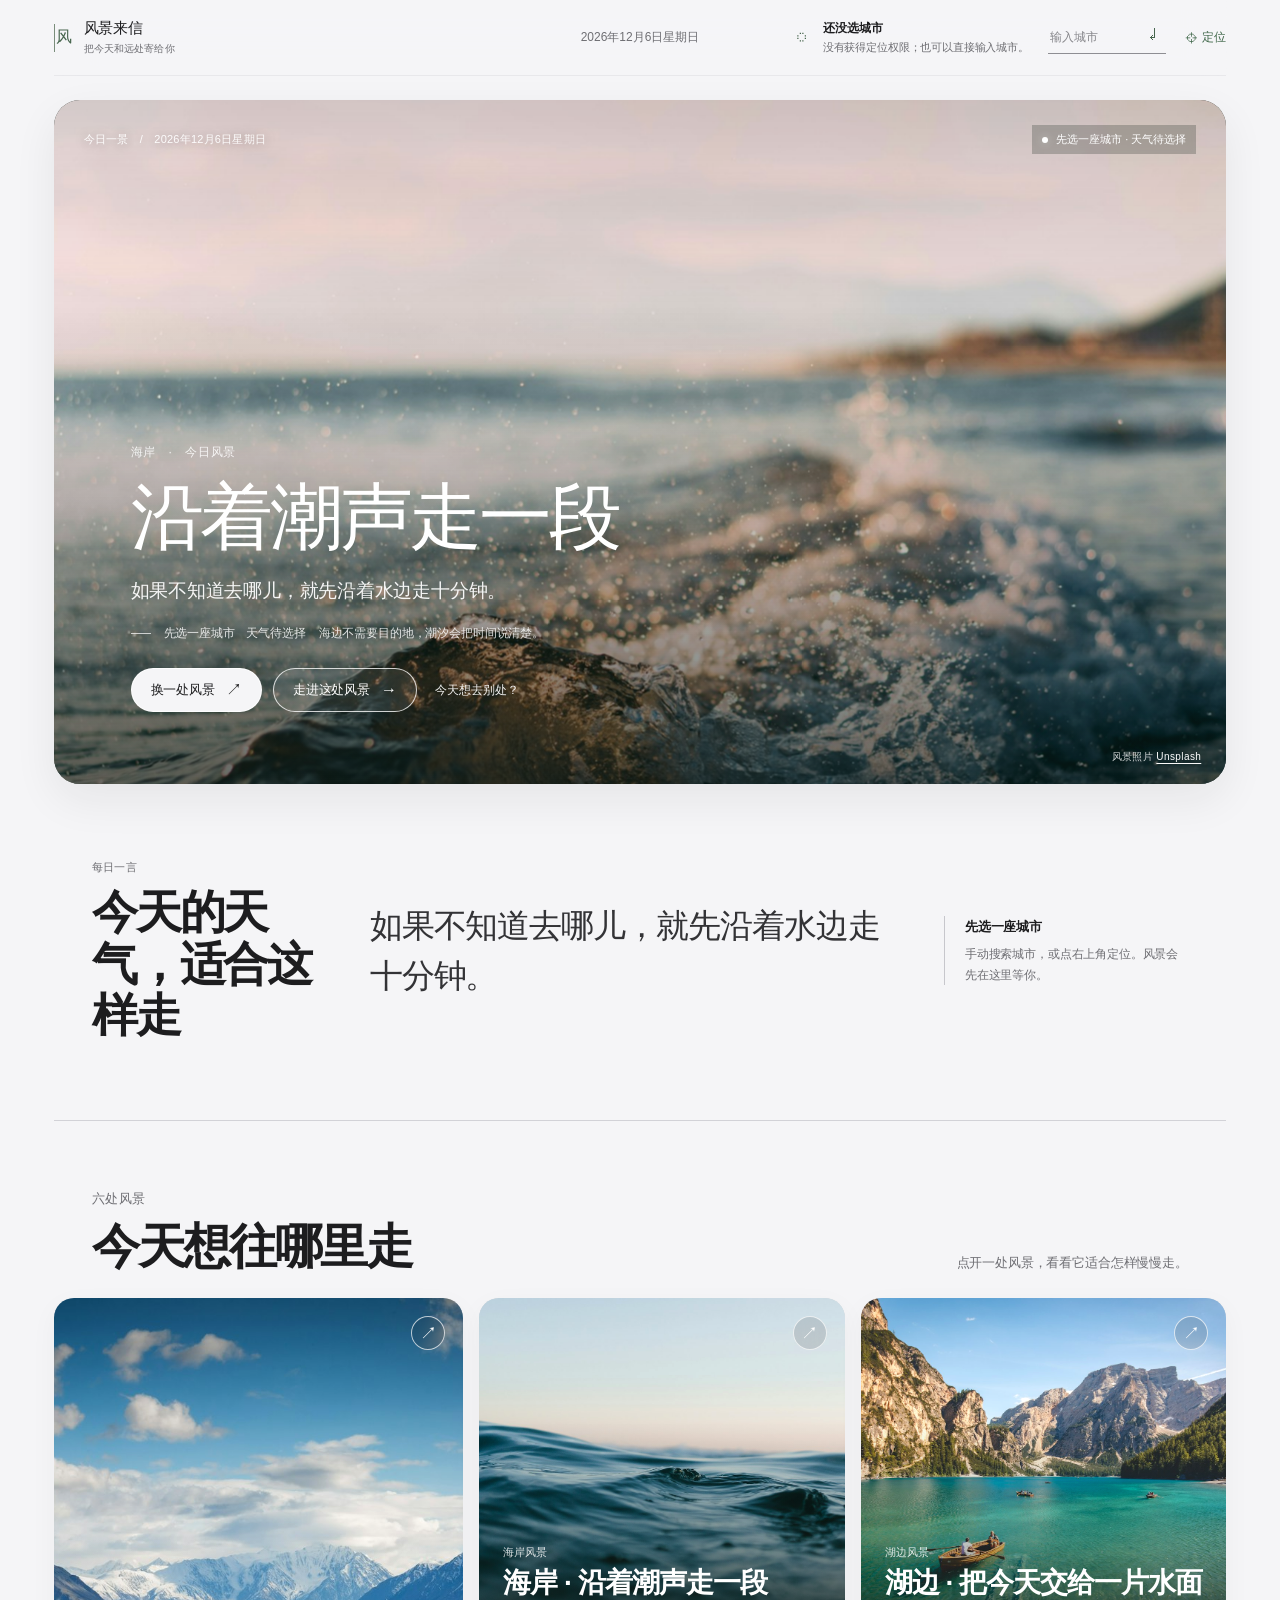
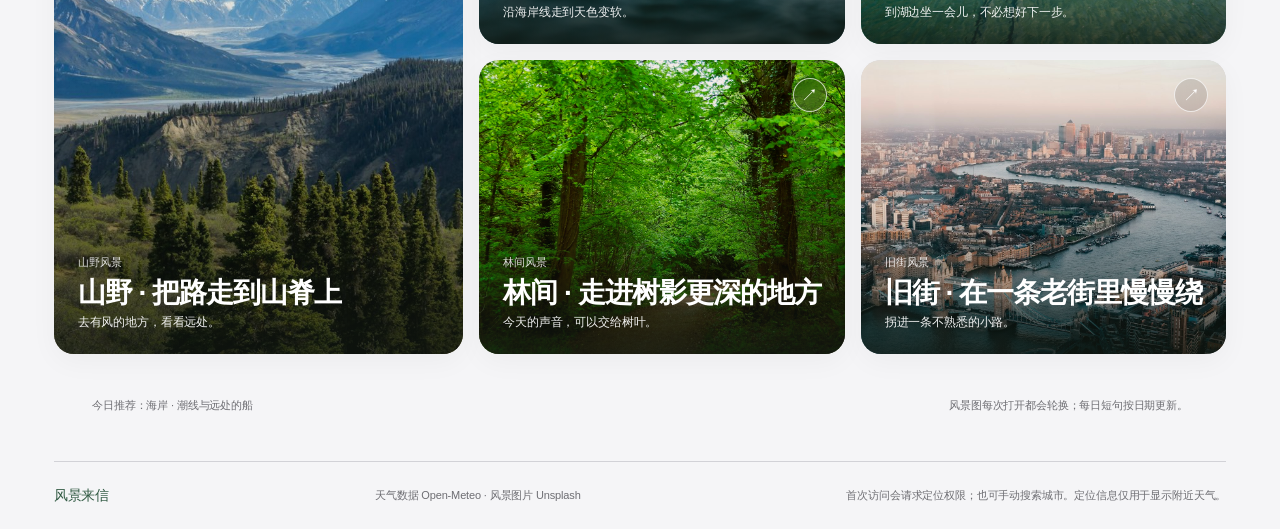
==== index.html @ be665c4a "Request automatic location for local weather" ====
<!doctype html>
<html lang="zh-CN">
<head>
  <meta charset="utf-8">
  <meta name="viewport" content="width=device-width, initial-scale=1">
  <meta name="theme-color" content="#eae8df">
  <meta name="description" content="风景来信：按今天的天气，给你一处可以慢下来的地方。">
  <title>风景来信 · 今天去看看远处</title>
  <link rel="preconnect" href="https://images.unsplash.com">
  <link rel="stylesheet" href="assets/field-daily-v26.css">
  <script defer src="assets/field-daily-v27.js"></script>
</head>
<body class="scenic-site" data-scene-page="daily">
  <div id="app" class="scenic-app">
    <header class="masthead">
      <a class="wordmark" href="index.html"><span class="wordmark-mark">风</span><span>风景来信<small>把今天和远处寄给你</small></span></a>
      <time class="today-date" id="today-date"></time>
      <div class="place-tools">
        <div class="weather-summary" id="weather-summary" aria-live="polite"><span class="weather-glyph">◌</span><span><b id="weather-place">还没选城市</b><small id="weather-line">选一座城市，看看今天的天色</small></span></div>
        <form class="city-search" id="city-form"><label class="sr-only" for="city-input">搜索城市</label><input id="city-input" name="city" autocomplete="off" placeholder="输入城市" maxlength="40"><button type="submit" aria-label="搜索城市">↵</button></form>
        <button class="locate-button" id="locate-button" type="button" aria-label="使用当前位置查询城市天气">⌖ <span>定位</span></button>
      </div>
    </header>
    <main id="experience" aria-live="polite"><div class="loading-note">正在为今天挑一处风景……</div></main>
    <footer class="site-footer"><a href="index.html">风景来信</a><span>天气数据 <a href="https://open-meteo.com/" target="_blank" rel="noreferrer">Open-Meteo</a> · 风景图片 <a href="https://unsplash.com/" target="_blank" rel="noreferrer">Unsplash</a></span><span>首次访问会请求定位权限；也可手动搜索城市。定位信息仅用于显示附近天气。</span></footer>
  </div>
  <noscript><p class="noscript">请启用 JavaScript 来查看今日风景与天气。</p></noscript>
</body>
</html>
---- assets/field-daily-v26.css ----
@import url("field-daily-v24.css");

:root{color-scheme:light;--paper:#f5f5f7;--ink:#1d1d1f;--muted:#6e6e73;--line:#d2d2d7;--green:#315a43;--serif:-apple-system,BlinkMacSystemFont,"SF Pro Display","Helvetica Neue","PingFang SC","Microsoft YaHei",sans-serif;--sans:-apple-system,BlinkMacSystemFont,"SF Pro Text","Helvetica Neue","PingFang SC","Microsoft YaHei",sans-serif}
html,body{background:var(--paper);color:var(--ink);font-family:var(--sans)}
body{font-size:15px;letter-spacing:-.01em}
.scenic-app{max-width:1760px;padding:0 clamp(18px,4.2vw,72px)}
.masthead{position:sticky;top:0;z-index:20;height:76px;grid-template-columns:1fr auto 1fr;border-bottom:1px solid #d2d2d766;background:#f5f5f7dc;backdrop-filter:saturate(180%) blur(22px);-webkit-backdrop-filter:saturate(180%) blur(22px)}
.wordmark{gap:10px;font:500 15px var(--sans);letter-spacing:-.025em;color:#1d1d1f}
.wordmark-mark{width:20px;height:28px;border:0;border-radius:0;border-left:1px solid #7a8d7b;color:#46654d;font:300 16px var(--serif)}
.wordmark small{margin-top:4px;color:#6e6e73;font:10px var(--sans);letter-spacing:.01em}
.today-date{font-size:12px;letter-spacing:0;color:#6e6e73}
.place-tools{gap:clamp(10px,1.5vw,22px)}
.weather-summary{gap:8px;min-width:190px}
.weather-glyph{font:20px var(--sans);color:#46654d}
.weather-summary b{font-size:12px;font-weight:600;letter-spacing:0;color:#1d1d1f}
.weather-summary small{font-size:11px;color:#6e6e73}
.city-search{height:32px;border-bottom:1px solid #8e8e93}
.city-search input{width:92px;font-size:12px;color:#1d1d1f}
.city-search input::placeholder{color:#86868b}
.city-search button{color:#46654d;font-size:16px}
.locate-button{color:#3d6547;font-size:12px}

.home-hero,.scene-hero{position:relative;isolation:isolate;height:min(760px,76svh);min-height:590px;margin-top:24px;overflow:hidden;border-radius:26px;background:#18231d;color:#fff;box-shadow:0 16px 44px #1d1d1f12}
.hero-photo{inset:0!important;left:0!important;top:0!important;width:100%!important;height:100%!important;object-fit:cover;object-position:center 53%;filter:saturate(1.12) contrast(1.04) brightness(.98);transform:scale(1.006);animation:photo-arrive .85s cubic-bezier(.2,.7,.2,1) both}
.home-hero:hover .hero-photo,.scene-hero:hover .hero-photo{transform:scale(1.025)}
.hero-shade{inset:0!important;background:linear-gradient(180deg,#00000020 0%,transparent 30%,#07110c18 48%,#07110c9c 100%);pointer-events:none}
.weather-effects{inset:0!important;width:100%!important;opacity:.12;mix-blend-mode:soft-light}
body[data-weather="clear"] .weather-effects{background:radial-gradient(ellipse at 75% 10%,#fff6d433,transparent 35%)}
body[data-weather="cloud"] .weather-effects{background:transparent}
body[data-weather="fog"] .weather-effects{background:linear-gradient(0deg,#f5f5f718,transparent 52%);backdrop-filter:none}
body[data-weather="rain"] .weather-effects{opacity:.2}
body[data-weather="snow"] .weather-effects{opacity:.3}
body[data-weather="storm"] .weather-effects{opacity:.16}
.hero-topline{top:25px;left:30px;right:30px;color:#ffffffed;font-size:11px;letter-spacing:.02em;text-shadow:0 1px 12px #0006}
.hero-topline .live-weather{gap:8px;color:#fff;letter-spacing:0;text-shadow:none}
.weather-dot{width:6px;height:6px;background:#fff;box-shadow:0 0 10px #fff7}
.hero-copy{left:clamp(26px,6vw,92px);right:clamp(24px,6vw,90px);top:auto;bottom:clamp(42px,8vh,82px);transform:none;width:auto;max-width:920px;padding:0;background:transparent;color:#fff}
.hero-kicker{margin:0 0 15px;color:#ffffffd9;font-size:12px;letter-spacing:.055em}
.hero-copy h1{max-width:780px;margin:0 0 17px;color:#fff;font:550 clamp(48px,5.7vw,76px)/1.12 var(--sans);letter-spacing:-.045em;text-wrap:balance}
.hero-quote{max-width:620px;color:#ffffffed;font:400 clamp(16px,1.45vw,19px)/1.75 var(--sans);letter-spacing:-.012em}
.hero-meta{display:flex;flex-direction:row;align-items:center;gap:13px;margin-top:17px;color:#ffffffd9;font-size:12px;line-height:1.5}
.hero-meta::before{content:"";display:block;width:20px;height:1px;background:#ffffffb3}
.hero-actions{display:flex;flex-wrap:wrap;align-items:center;gap:11px;margin-top:26px}
.text-action{min-height:44px;border:1px solid #ffffffd9;border-radius:999px;background:#f5f5f7;color:#1d1d1f;padding:0 19px;font-size:13px;letter-spacing:-.01em;backdrop-filter:none;transition:transform .2s ease,background .2s ease,border-color .2s ease}
.text-action:hover{transform:translateY(-1px);background:#fff;border-color:#fff}
.hero-actions .text-action:nth-child(2){border-color:#ffffffc7;background:#ffffff16;color:#fff}
.hero-actions .text-action:nth-child(2):hover{background:#ffffff2b;color:#fff}
.quiet-action{min-height:40px;padding:8px 7px;color:#ffffffed;font-size:12px}
.quiet-action:hover{color:#fff;text-decoration-thickness:1px}
.photo-credit{right:25px;bottom:20px;color:#ffffffcf;font-size:10px;text-shadow:0 1px 8px #0005}
.photo-credit a{color:#fff}
.page-nav{top:24px;left:28px;right:28px;justify-content:space-between;color:#fff;font-size:13px;text-shadow:0 1px 10px #0006}
.back-link{color:#fff}
.page-nav>span{position:static;margin-left:0;color:#ffffffed;text-shadow:0 1px 10px #0006;white-space:nowrap}
.scene-hero{height:min(720px,72svh);min-height:570px}
.scene-hero .hero-copy{left:clamp(26px,6vw,92px);right:clamp(24px,6vw,90px);bottom:clamp(40px,7vh,76px);max-width:870px}
.scene-hero .hero-copy h1{font-size:clamp(46px,5.2vw,70px)}

.daily-strip{grid-template-columns:minmax(200px,.65fr) minmax(280px,1.5fr) minmax(210px,.7fr);gap:clamp(24px,4vw,64px);align-items:center;padding:76px clamp(14px,3vw,42px) 78px;border-bottom:1px solid #d2d2d7}
.section-label{color:#6e6e73;font-size:11px;letter-spacing:.015em;text-transform:none}
.daily-strip h2{margin-top:12px;color:#1d1d1f;font:600 clamp(28px,3.6vw,46px)/1.12 var(--sans);letter-spacing:-.05em}
.daily-note{max-width:720px;color:#333336;font:400 clamp(21px,2.6vw,33px)/1.52 var(--sans);letter-spacing:-.035em}
.weather-suggestion{margin:0;padding-left:20px;border-color:#c7c7cc;color:#6e6e73;font-size:12px;line-height:1.7}
.weather-suggestion strong{margin-bottom:6px;color:#1d1d1f;font-size:13px;font-weight:600}
.explore-head{align-items:end;padding:68px clamp(14px,3vw,42px) 25px}
.explore-head h2{margin-top:12px;color:#1d1d1f;font:600 clamp(32px,4vw,48px)/1.1 var(--sans);letter-spacing:-.05em}
.explore-head p{max-width:250px;color:#6e6e73;font-size:13px;line-height:1.55}
.scene-grid{grid-template-columns:1.12fr 1fr 1fr;grid-template-rows:clamp(240px,27vw,360px) clamp(220px,23vw,300px);gap:16px}
.scene-card{overflow:hidden;border-radius:20px;background:#d2d2d7;color:#fff;box-shadow:0 8px 28px #1d1d1f0a;transition:transform .28s cubic-bezier(.2,.8,.2,1),box-shadow .28s ease}
.scene-card:nth-child(1){grid-row:span 2}
.scene-card img{filter:saturate(1.08) contrast(1.035);transition:transform .65s cubic-bezier(.2,.75,.2,1),filter .5s}
.scene-card::after{background:linear-gradient(0deg,#111711c9 0%,#11171146 28%,transparent 64%)}
.scene-card:hover{transform:translateY(-3px);box-shadow:0 16px 38px #1d1d1f1a}
.scene-card-copy{left:24px;right:20px;bottom:23px}
.scene-card-copy small{color:#ffffffd9;font-size:11px;letter-spacing:0}
.scene-card-copy h3{margin:7px 0 4px;font:600 clamp(20px,2.2vw,28px)/1.16 var(--sans);letter-spacing:-.035em}
.scene-card-copy p{color:#ffffffed;font-size:12px;line-height:1.5}
.scene-card-arrow{top:18px;right:18px;width:34px;height:34px;border:1px solid #ffffffb3;border-radius:50%;background:#11111120;backdrop-filter:blur(8px);font-size:17px}
.scene-card:hover .scene-card-arrow{transform:translate(1px,-1px);background:#ffffff35}
.small-print{padding:28px clamp(14px,3vw,42px) 48px;color:#6e6e73;font-size:11px}
.site-footer{min-height:68px;border-color:#d2d2d7;color:#6e6e73;font-size:11px}
.site-footer>a{color:#315a43;font:500 14px var(--sans)}
.scene-page-info{grid-template-columns:minmax(210px,.72fr) minmax(300px,1.45fr) minmax(220px,.8fr);gap:clamp(24px,4vw,58px);padding:72px clamp(14px,3vw,42px);border-bottom:1px solid #d2d2d7}
.scene-page-info h2{margin-top:14px;color:#1d1d1f;font:600 clamp(27px,3vw,38px)/1.18 var(--sans);letter-spacing:-.04em}
.scene-page-info p{color:#424245;font:400 16px/1.85 var(--sans);letter-spacing:-.012em}
.scene-facts{gap:17px}
.scene-fact{padding-top:12px;border-color:#d2d2d7}
.scene-fact small{color:#6e6e73;font-size:11px;letter-spacing:0}
.scene-fact b{color:#1d1d1f;font:500 14px var(--sans)}
.nearby-thought{padding:62px clamp(14px,3vw,42px) 68px}
.nearby-thought blockquote{color:#1d1d1f;font:500 clamp(24px,3.3vw,38px)/1.42 var(--sans);letter-spacing:-.035em}
.nearby-thought cite{color:#6e6e73;font-size:12px}
.other-places{gap:11px 22px;padding:23px clamp(14px,3vw,42px) 48px;border-color:#d2d2d7}
.other-places a{color:#424245;font-size:13px;border-bottom:1px solid #d2d2d7;transition:color .2s,border-color .2s}
.other-places a:hover{color:#0071e3;border-color:#0071e3}
button:focus-visible,a:focus-visible,input:focus-visible{outline:3px solid #0071e3;outline-offset:3px}
button:active,.text-action:active{transform:scale(.98)}

@media(max-width:860px){
  .masthead{height:72px;min-height:72px}
  .weather-summary{min-width:145px}
  .home-hero,.scene-hero{height:680px;min-height:0}
  .hero-copy{left:34px;right:34px;bottom:50px;max-width:760px}
  .hero-copy h1{font-size:clamp(44px,6vw,64px)}
  .hero-topline{left:22px;right:22px;top:21px}
  .daily-strip{grid-template-columns:.72fr 1.4fr;gap:26px;padding:58px 20px}
  .weather-suggestion{grid-column:2}
  .scene-grid{grid-template-columns:1fr 1fr;grid-template-rows:280px 230px 250px}
  .scene-card:nth-child(1){grid-row:span 1;grid-column:span 2}
  .scene-card:nth-child(5){grid-column:span 2}
  .scene-page-info{grid-template-columns:.8fr 1.4fr;gap:24px;padding:56px 20px}
  .scene-facts{grid-column:1/-1;grid-template-columns:repeat(3,1fr)}
}
@media(max-width:680px){
  .scenic-app{padding-inline:14px}
  .masthead{height:auto;min-height:72px;padding:10px 0;grid-template-columns:1fr auto;gap:9px}
  .wordmark{gap:7px;font-size:13px}
  .wordmark-mark{width:17px;height:25px;font-size:14px}
  .wordmark small{font-size:9px}
  .today-date{display:none}
  .place-tools{gap:8px}
  .weather-summary{max-width:142px;min-width:0;gap:6px}
  .weather-glyph{width:20px;font-size:17px}
  .weather-summary b{font-size:10px}
  .weather-summary small{max-width:105px;font-size:9px}
  .city-search{height:29px}
  .city-search input{width:58px;font-size:10px}
  .locate-button{font-size:10px}
  .home-hero,.scene-hero{height:min(760px,82svh);min-height:640px;margin-top:13px;border-radius:20px}
  .hero-photo{inset:0!important;left:0!important;top:0!important;width:100%!important;height:100%!important;object-position:58% center}
  .hero-shade{inset:0!important;background:linear-gradient(180deg,#00000026 0%,transparent 27%,#07110c26 48%,#07110cd9 100%)}
  .weather-effects{inset:0!important;width:100%!important}
  .hero-topline{left:16px;right:16px;top:16px;font-size:9px}
  .hero-topline .live-weather{font-size:9px}
  .hero-copy{left:20px;right:20px;top:auto;bottom:35px;transform:none;width:auto;height:auto;max-width:none;padding:0;background:transparent;color:#fff}
  .hero-kicker{font-size:10px;margin-bottom:11px}
  .hero-copy h1{font-size:clamp(40px,9vw,52px);line-height:1.12;margin-bottom:11px;letter-spacing:-.04em}
  .hero-quote{font-size:14px;line-height:1.75}
  .hero-meta{flex-direction:row;gap:9px;margin-top:13px;font-size:10px}
  .hero-meta::before{width:14px}
  .hero-actions{gap:8px;margin-top:18px}
  .text-action{min-height:40px;padding:0 14px;font-size:11px}
  .quiet-action{font-size:10px}
  .photo-credit{right:12px;bottom:12px;font-size:8px}
  .daily-strip{grid-template-columns:1fr;gap:14px;padding:38px 4px 40px}
  .daily-strip h2{font-size:29px}
  .daily-note{font-size:22px;line-height:1.55}
  .weather-suggestion{grid-column:auto;margin-top:3px;padding-left:15px}
  .explore-head{display:block;padding:39px 4px 18px}
  .explore-head h2{font-size:32px}
  .explore-head p{margin-top:10px;font-size:12px}
  .scene-grid{grid-template-columns:1fr 1fr;grid-template-rows:230px 190px 215px;gap:9px}
  .scene-card:nth-child(1){grid-column:span 2;grid-row:span 1}
  .scene-card:nth-child(5){grid-column:span 1}
  .scene-card{border-radius:16px}
  .scene-card-copy{left:14px;right:12px;bottom:14px}
  .scene-card-copy small{font-size:9px}
  .scene-card-copy h3{font-size:17px;line-height:1.22}
  .scene-card-copy p{font-size:9px}
  .scene-card-arrow{top:11px;right:11px;width:29px;height:29px;font-size:14px}
  .small-print{display:block;padding:22px 4px 36px;font-size:9px;line-height:1.7}
  .small-print span{display:block;margin:3px 0}
  .site-footer{gap:8px;padding:16px 3px;font-size:9px}
  .site-footer span{width:100%}
  .site-footer span:last-child{text-align:left}
  .scene-hero{height:min(740px,82svh);min-height:630px}
  .page-nav{top:17px;left:16px;right:16px;font-size:11px}
  .scene-hero .hero-copy{left:20px;right:20px;bottom:35px;width:auto;height:auto;padding:0}
  .scene-hero .hero-copy h1{font-size:clamp(40px,9vw,52px)}
  .scene-page-info{grid-template-columns:1fr;gap:18px;padding:38px 4px 40px}
  .scene-page-info h2{font-size:28px}
  .scene-page-info p{font-size:14px}
  .scene-facts{grid-column:auto;grid-template-columns:1fr 1fr;gap:13px}
  .nearby-thought{padding:38px 4px 42px}
  .nearby-thought blockquote{font-size:25px}
  .nearby-thought cite{display:block;margin-top:15px;font-size:10px}
  .other-places{gap:8px 18px;padding:20px 4px 32px}
  .other-places a{font-size:11px}
}
@media(prefers-reduced-motion:reduce){.scene-card,.scene-card img,.text-action{transition:none!important}.hero-photo{animation:none!important;transform:none!important}}
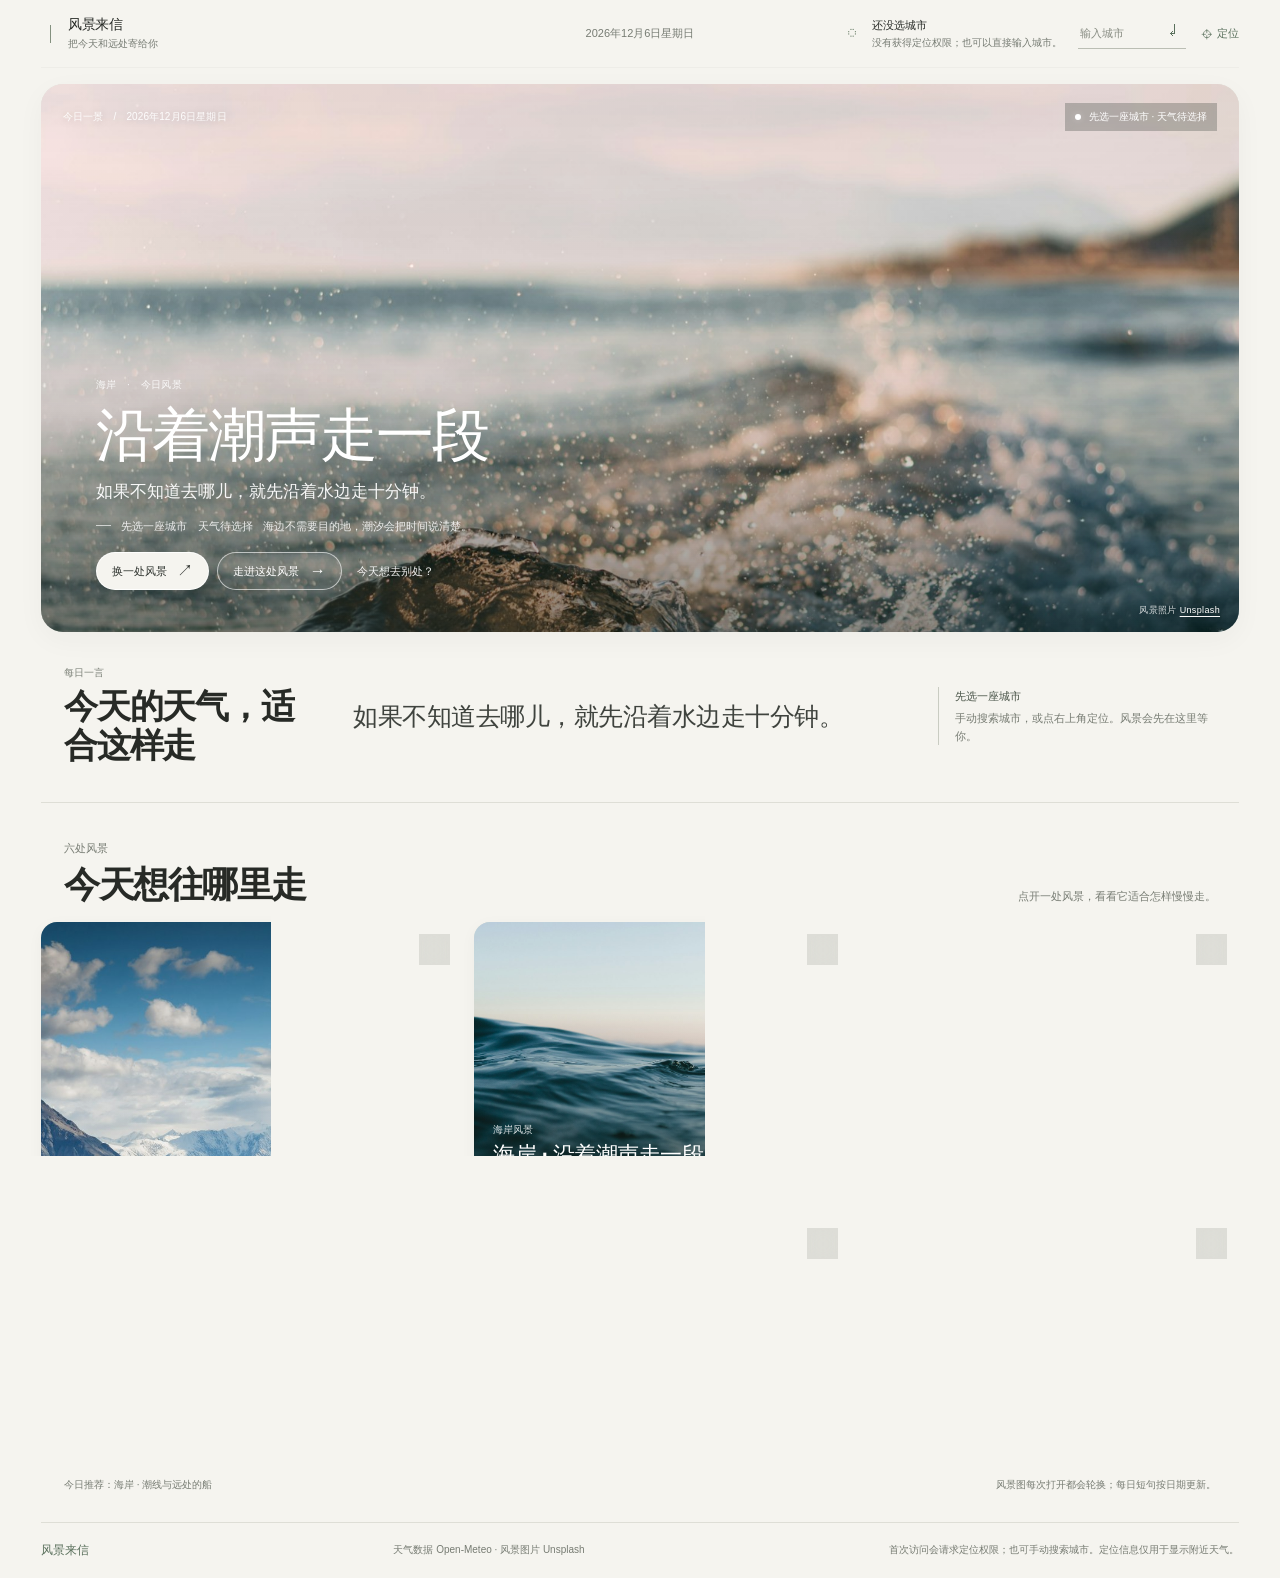
==== commit a7478485: "Refine scenic pages with quiet natural layout" ====
--- a/index.html
+++ b/index.html
@@ -7,8 +7,8 @@
   <meta name="description" content="风景来信：按今天的天气，给你一处可以慢下来的地方。">
   <title>风景来信 · 今天去看看远处</title>
   <link rel="preconnect" href="https://images.unsplash.com">
-  <link rel="stylesheet" href="assets/field-daily-v26.css">
-  <script defer src="assets/field-daily-v27.js"></script>
+  <link rel="stylesheet" href="assets/field-daily-v29.css">
+  <script defer src="assets/field-daily-v28.js"></script>
 </head>
 <body class="scenic-site" data-scene-page="daily">
   <div id="app" class="scenic-app">
--- a/assets/field-daily-v29.css
+++ b/assets/field-daily-v29.css
@@ -0,0 +1,182 @@
+@import url("field-daily-v26.css");
+
+:root{
+  color-scheme:light;
+  --paper:#f5f4ef;
+  --ink:#272a26;
+  --muted:#777c73;
+  --line:#deded6;
+  --green:#5a705c;
+  --sans:-apple-system,BlinkMacSystemFont,"SF Pro Text","Helvetica Neue","PingFang SC","Microsoft YaHei",sans-serif;
+}
+
+html,body{background:var(--paper);color:var(--ink);font-family:var(--sans)}
+body{font-size:15px;letter-spacing:0}
+.scenic-app{max-width:1600px;padding:0 clamp(16px,3.2vw,48px)}
+.masthead{height:68px;grid-template-columns:1fr auto 1fr;border-color:#d9d9d244;background:#f5f4efed;backdrop-filter:saturate(145%) blur(18px);-webkit-backdrop-filter:saturate(145%) blur(18px)}
+.wordmark{gap:9px;color:var(--ink);font:500 14px var(--sans);letter-spacing:-.02em}
+.wordmark-mark{position:relative;width:18px;height:24px;border:0;border-radius:0;color:transparent;font-size:0}
+.wordmark-mark::before{position:absolute;left:50%;top:3px;bottom:3px;width:1px;background:#84917f;content:""}
+.wordmark small{margin-top:3px;color:var(--muted);font:10px var(--sans);letter-spacing:0}
+.today-date{color:var(--muted);font-size:11px;letter-spacing:0}
+.place-tools{gap:clamp(8px,1.2vw,16px)}
+.weather-summary{min-width:170px;gap:7px}
+.weather-glyph{color:#71846f;font-size:18px}
+.weather-summary b{color:var(--ink);font-size:11px;font-weight:550}
+.weather-summary small{color:var(--muted);font-size:10px}
+.city-search{height:30px;border-color:#bbbeb4}
+.city-search input{width:82px;color:var(--ink);font-size:11px}
+.city-search input::placeholder{color:#898d83}
+.city-search button,.locate-button{color:var(--green)}
+.locate-button{font-size:11px}
+
+.home-hero,.scene-hero{height:min(548px,62svh);min-height:470px;margin-top:16px;border-radius:22px;background:#d9ddd4;box-shadow:0 8px 28px #2c33280a}
+.hero-photo{filter:saturate(.96) contrast(1.015) brightness(1.015);transform:scale(1.002);animation:photo-arrive .55s ease-out both}
+.home-hero:hover .hero-photo,.scene-hero:hover .hero-photo{transform:scale(1.002)}
+.hero-shade{background:linear-gradient(180deg,#16201810 0%,transparent 36%,#17201818 58%,#121a1480 100%)}
+.weather-effects{opacity:.07;mix-blend-mode:soft-light}
+.hero-topline{top:19px;left:22px;right:22px;color:#ffffffeb;font-size:10px;letter-spacing:.01em;text-shadow:0 1px 10px #0d130d38}
+.hero-topline .live-weather{color:#fff}
+.weather-dot{box-shadow:0 0 7px #fff5}
+.hero-copy{left:clamp(28px,4.3vw,62px);right:clamp(26px,4vw,56px);bottom:clamp(28px,5vh,42px);max-width:760px}
+.hero-kicker{margin-bottom:10px;color:#ffffffdf;font-size:10px;letter-spacing:.035em}
+.hero-copy h1{max-width:680px;margin-bottom:9px;font-weight:520;font-size:clamp(38px,4.5vw,58px);line-height:1.16;letter-spacing:-.035em}
+.hero-quote{max-width:560px;color:#fffffff0;font-size:clamp(15px,1.3vw,17px);line-height:1.65;letter-spacing:0}
+.hero-meta{gap:10px;margin-top:12px;color:#ffffffdd;font-size:11px}
+.hero-meta::before{width:15px;background:#ffffffa8}
+.hero-actions{gap:8px;margin-top:18px}
+.text-action{min-height:38px;padding:0 15px;border-color:#ffffffe0;border-radius:999px;background:#f5f4ef;color:#2e332e;font-size:11px;transition:background .2s ease,color .2s ease,border-color .2s ease}
+.text-action:hover{transform:none;background:#fff;border-color:#fff}
+.hero-actions .text-action:nth-child(2){border-color:#ffffff9c;background:#ffffff10;color:#fff}
+.hero-actions .text-action:nth-child(2):hover{background:#ffffff22;color:#fff}
+.quiet-action{min-height:36px;color:#ffffffed;font-size:11px}
+.photo-credit{right:19px;bottom:15px;color:#ffffffd1;font-size:9px}
+.scene-hero{height:min(540px,60svh);min-height:450px}
+.scene-hero .hero-copy{left:clamp(28px,4.3vw,62px);right:clamp(26px,4vw,56px);bottom:34px;max-width:740px}
+.scene-hero .hero-copy h1{font-size:clamp(36px,4.2vw,54px)}
+.page-nav{top:19px;left:22px;right:22px;font-size:11px;text-shadow:0 1px 9px #10161055}
+
+.daily-strip{grid-template-columns:minmax(170px,.72fr) minmax(260px,1.55fr) minmax(180px,.78fr);gap:clamp(18px,2.6vw,36px);padding:34px clamp(12px,1.8vw,24px) 36px;border-color:var(--line)}
+.section-label{color:#7b8077;font-size:10px;letter-spacing:.01em}
+.daily-strip h2{margin-top:7px;color:var(--ink);font-size:clamp(24px,2.8vw,34px);line-height:1.16;letter-spacing:-.035em}
+.daily-note{max-width:680px;color:#3f433e;font-size:clamp(18px,2vw,25px);line-height:1.55;letter-spacing:-.02em}
+.weather-suggestion{padding-left:16px;border-color:#c9ccc2;color:var(--muted);font-size:11px;line-height:1.65}
+.weather-suggestion strong{margin-bottom:4px;color:#4a5549;font-size:11px;font-weight:550}
+.explore-head{padding:37px clamp(12px,1.8vw,24px) 17px}
+.explore-head h2{margin-top:7px;color:var(--ink);font-size:clamp(27px,3vw,36px);line-height:1.14;letter-spacing:-.04em}
+.explore-head p{max-width:260px;color:var(--muted);font-size:11px;line-height:1.55}
+.scene-grid{grid-template-rows:clamp(210px,22vw,290px) clamp(180px,18vw,235px);gap:12px}
+.scene-card{border-radius:16px;background:#d8dbd2;box-shadow:0 4px 16px #2931280a;transition:filter .2s ease}
+.scene-card:nth-child(1){grid-row:span 2}
+.scene-card img{filter:saturate(.95) contrast(1.02);transition:filter .2s ease}
+.scene-card::after{background:linear-gradient(0deg,#111711b3 0%,#11171130 31%,transparent 68%)}
+.scene-card:hover{transform:none;box-shadow:0 4px 16px #2931280a;filter:brightness(1.035)}
+.scene-card-copy{left:19px;right:17px;bottom:18px}
+.scene-card-copy small{color:#ffffffdc;font-size:10px}
+.scene-card-copy h3{margin:5px 0 3px;font-size:clamp(18px,1.7vw,23px);font-weight:550;line-height:1.2;letter-spacing:-.025em}
+.scene-card-copy p{color:#ffffffe5;font-size:10px;line-height:1.45}
+.scene-card-arrow{top:13px;right:13px;width:30px;height:30px;border-color:#ffffff85;border-radius:50%;background:#1d241d1c;backdrop-filter:blur(7px);font-size:14px}
+.scene-card:hover .scene-card-arrow{transform:none;background:#1d241d2a}
+.small-print{padding:20px clamp(12px,1.8vw,24px) 30px;color:var(--muted);font-size:10px}
+.site-footer{min-height:56px;border-color:var(--line);color:var(--muted);font-size:10px}
+.site-footer>a{color:var(--green);font-size:12px;font-weight:550}
+.scene-page-info{grid-template-columns:minmax(180px,.72fr) minmax(270px,1.45fr) minmax(190px,.8fr);gap:clamp(18px,2.8vw,36px);padding:38px clamp(12px,1.8vw,24px);border-color:var(--line)}
+.scene-page-info h2{margin-top:8px;color:var(--ink);font-size:clamp(24px,2.6vw,32px);letter-spacing:-.035em}
+.scene-page-info p{color:#494d47;font-size:14px;line-height:1.75;letter-spacing:0}
+.scene-facts{gap:12px}
+.scene-fact{padding-top:9px;border-color:var(--line)}
+.scene-fact small{color:var(--muted);font-size:10px}
+.scene-fact b{color:#3b453a;font-size:12px;font-weight:500}
+.nearby-thought{padding:34px clamp(12px,1.8vw,24px) 38px}
+.nearby-thought blockquote{color:#313731;font-size:clamp(22px,2.6vw,30px);font-weight:450;line-height:1.5;letter-spacing:-.025em}
+.nearby-thought cite{color:var(--muted);font-size:10px}
+.other-places{gap:8px 18px;padding:16px clamp(12px,1.8vw,24px) 32px;border-color:var(--line)}
+.other-places a{color:#596357;font-size:11px;border-color:#cfd2c9;transition:color .18s ease,border-color .18s ease}
+.other-places a:hover{color:#354b38;border-color:#718071}
+button:focus-visible,a:focus-visible,input:focus-visible{outline:2px solid #6c816a;outline-offset:2px}
+button:active,.text-action:active{transform:scale(.99)}
+
+@media(max-width:860px){
+  .masthead{height:64px;min-height:64px}
+  .weather-summary{min-width:140px}
+  .home-hero,.scene-hero{height:500px;min-height:0}
+  .hero-copy{left:28px;right:28px;bottom:34px;max-width:680px}
+  .hero-copy h1{font-size:clamp(38px,6vw,54px)}
+  .hero-topline{left:18px;right:18px;top:16px}
+  .daily-strip{grid-template-columns:.75fr 1.4fr;gap:19px;padding:30px 16px}
+  .weather-suggestion{grid-column:2}
+  .scene-grid{grid-template-columns:1fr 1fr;grid-template-rows:230px 190px 205px}
+  .scene-card:nth-child(1){grid-row:span 1;grid-column:span 2}
+  .scene-card:nth-child(5){grid-column:span 2}
+  .scene-page-info{grid-template-columns:.8fr 1.4fr;gap:20px;padding:36px 16px}
+  .scene-facts{grid-column:1/-1;grid-template-columns:repeat(3,1fr)}
+}
+
+@media(max-width:680px){
+  .scenic-app{padding-inline:13px}
+  .masthead{height:auto;min-height:64px;padding:8px 0;grid-template-columns:1fr auto;gap:7px}
+  .wordmark{gap:6px;font-size:12px}
+  .wordmark-mark{width:14px;height:21px}
+  .wordmark small{font-size:8px}
+  .today-date{display:none}
+  .place-tools{gap:6px}
+  .weather-summary{max-width:128px;min-width:0;gap:5px}
+  .weather-glyph{width:17px;font-size:15px}
+  .weather-summary b{font-size:9px}
+  .weather-summary small{max-width:92px;font-size:8px}
+  .city-search{height:27px}
+  .city-search input{width:55px;font-size:9px}
+  .locate-button{font-size:9px}
+  .home-hero,.scene-hero{height:570px;min-height:500px;margin-top:11px;border-radius:17px}
+  .hero-photo{object-position:58% center}
+  .hero-shade{background:linear-gradient(180deg,#17201810 0%,transparent 30%,#17201828 56%,#121a14c4 100%)}
+  .hero-topline{left:13px;right:13px;top:13px;font-size:8px}
+  .hero-topline .live-weather{font-size:8px}
+  .hero-copy{left:17px;right:17px;bottom:25px}
+  .hero-kicker{font-size:9px;margin-bottom:8px}
+  .hero-copy h1{font-size:clamp(34px,8.5vw,46px);line-height:1.15;margin-bottom:8px}
+  .hero-quote{font-size:13px;line-height:1.6}
+  .hero-meta{gap:7px;margin-top:9px;font-size:9px}
+  .hero-meta::before{width:11px}
+  .hero-actions{gap:6px;margin-top:13px}
+  .text-action{min-height:35px;padding-inline:12px;font-size:10px}
+  .quiet-action{font-size:9px}
+  .photo-credit{right:10px;bottom:10px;font-size:7px}
+  .daily-strip{grid-template-columns:1fr;gap:9px;padding:24px 3px 25px}
+  .daily-strip h2{font-size:24px}
+  .daily-note{font-size:19px;line-height:1.5}
+  .weather-suggestion{grid-column:auto;margin-top:0;padding-left:12px}
+  .explore-head{display:flex;align-items:end;gap:8px;padding:27px 3px 13px}
+  .explore-head h2{font-size:26px}
+  .explore-head p{max-width:135px;margin:0;text-align:right;font-size:9px}
+  .scene-grid{grid-template-columns:1fr 1fr;grid-template-rows:190px 150px 170px;gap:8px}
+  .scene-card:nth-child(1){grid-column:span 2;grid-row:span 1}
+  .scene-card:nth-child(5){grid-column:span 1}
+  .scene-card{border-radius:13px}
+  .scene-card-copy{left:12px;right:10px;bottom:12px}
+  .scene-card-copy small{font-size:8px}
+  .scene-card-copy h3{font-size:15px}
+  .scene-card-copy p{font-size:8px}
+  .scene-card-arrow{top:9px;right:9px;width:26px;height:26px;font-size:12px}
+  .small-print{display:flex;flex-direction:column;gap:2px;padding:16px 3px 22px;font-size:8px}
+  .site-footer{gap:6px;padding:12px 2px;font-size:8px}
+  .site-footer span{width:100%}
+  .scene-hero{height:550px;min-height:480px}
+  .page-nav{top:14px;left:13px;right:13px;font-size:10px}
+  .scene-hero .hero-copy{left:17px;right:17px;bottom:25px}
+  .scene-hero .hero-copy h1{font-size:clamp(34px,8.5vw,46px)}
+  .scene-page-info{grid-template-columns:1fr;gap:13px;padding:25px 3px 26px}
+  .scene-page-info h2{font-size:23px}
+  .scene-page-info p{font-size:13px;line-height:1.7}
+  .scene-facts{grid-column:auto;grid-template-columns:1fr 1fr;gap:9px}
+  .nearby-thought{padding:25px 3px 27px}
+  .nearby-thought blockquote{font-size:21px}
+  .nearby-thought cite{display:block;margin-top:10px;font-size:9px}
+  .other-places{gap:7px 14px;padding:13px 3px 24px}
+  .other-places a{font-size:10px}
+}
+
+@media(prefers-reduced-motion:reduce){
+  .hero-photo{animation:none!important;transform:none!important}
+  .scene-card,.scene-card img,.text-action,.other-places a{transition:none!important}
+}
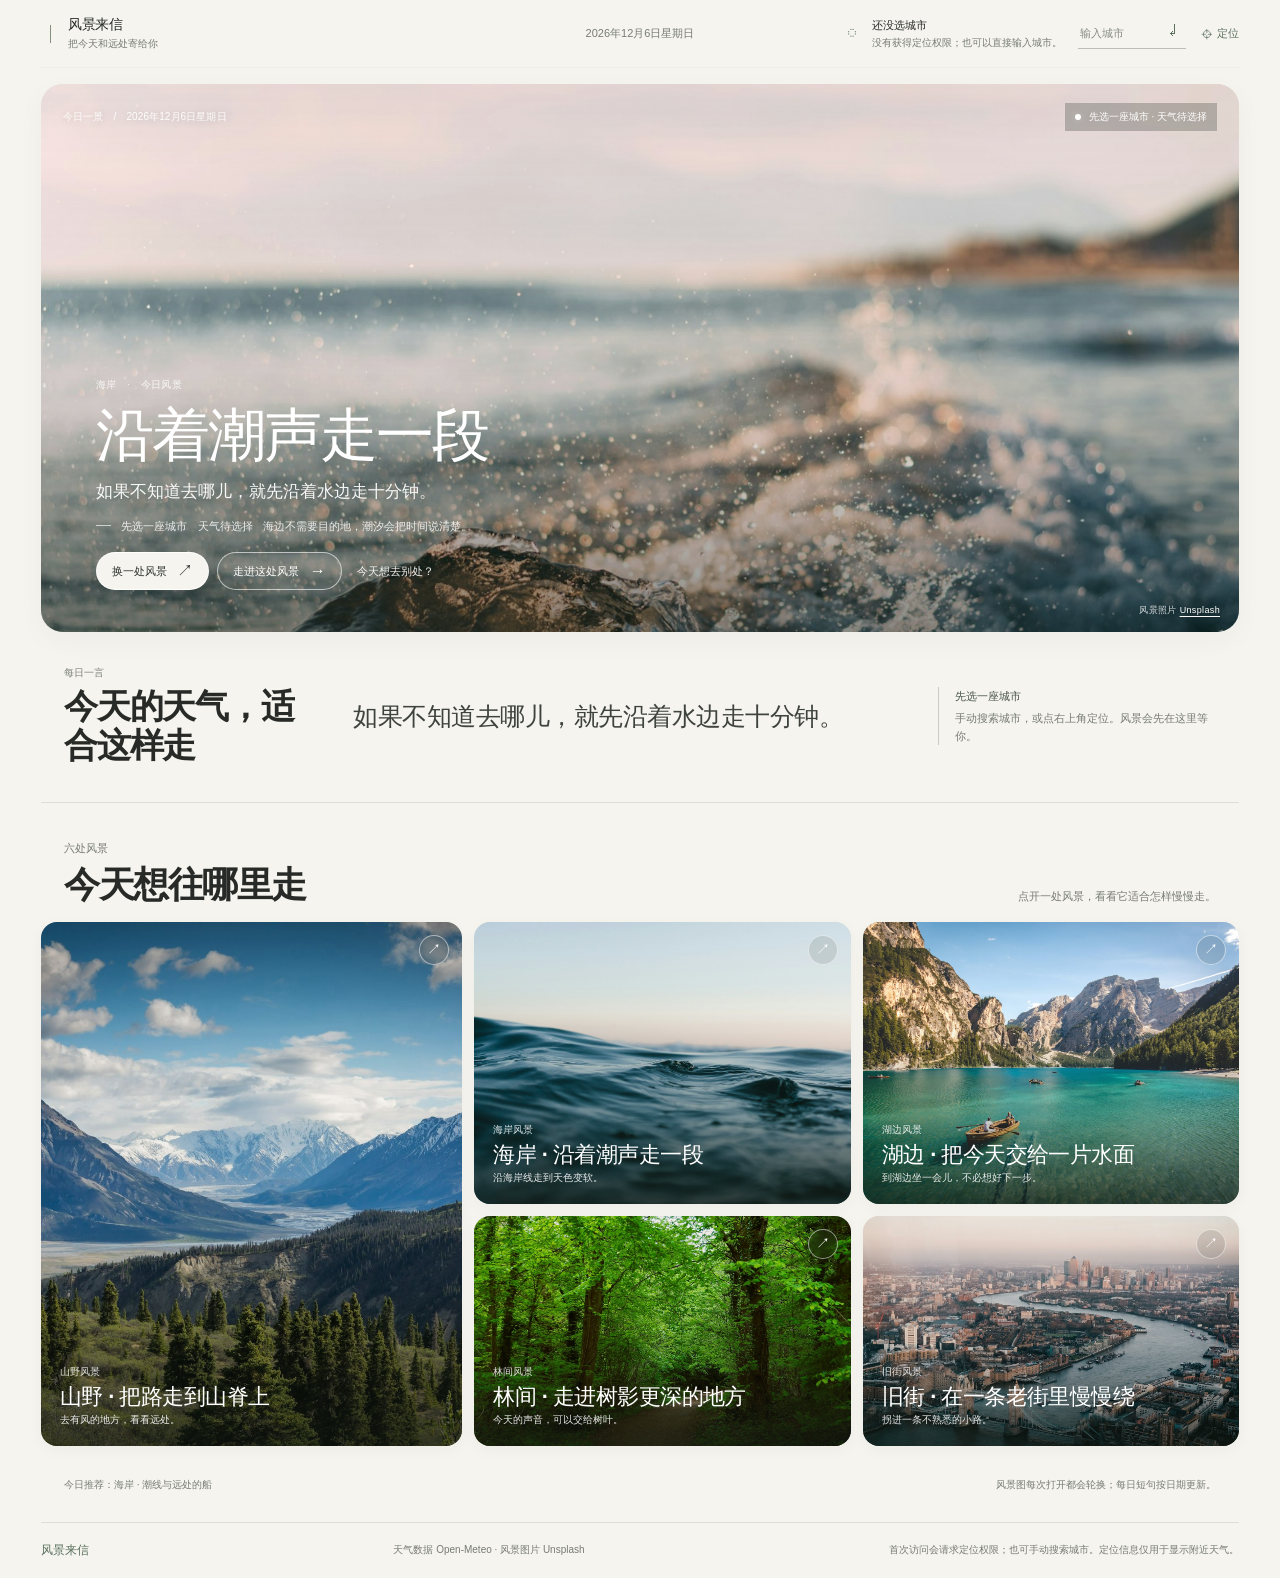
==== commit e33cdbd3: "Migrate saved location label for quiet scenic site" ====
--- a/index.html
+++ b/index.html
@@ -8,7 +8,7 @@
   <title>风景来信 · 今天去看看远处</title>
   <link rel="preconnect" href="https://images.unsplash.com">
   <link rel="stylesheet" href="assets/field-daily-v29.css">
-  <script defer src="assets/field-daily-v28.js"></script>
+  <script defer src="assets/field-daily-v30.js"></script>
 </head>
 <body class="scenic-site" data-scene-page="daily">
   <div id="app" class="scenic-app">
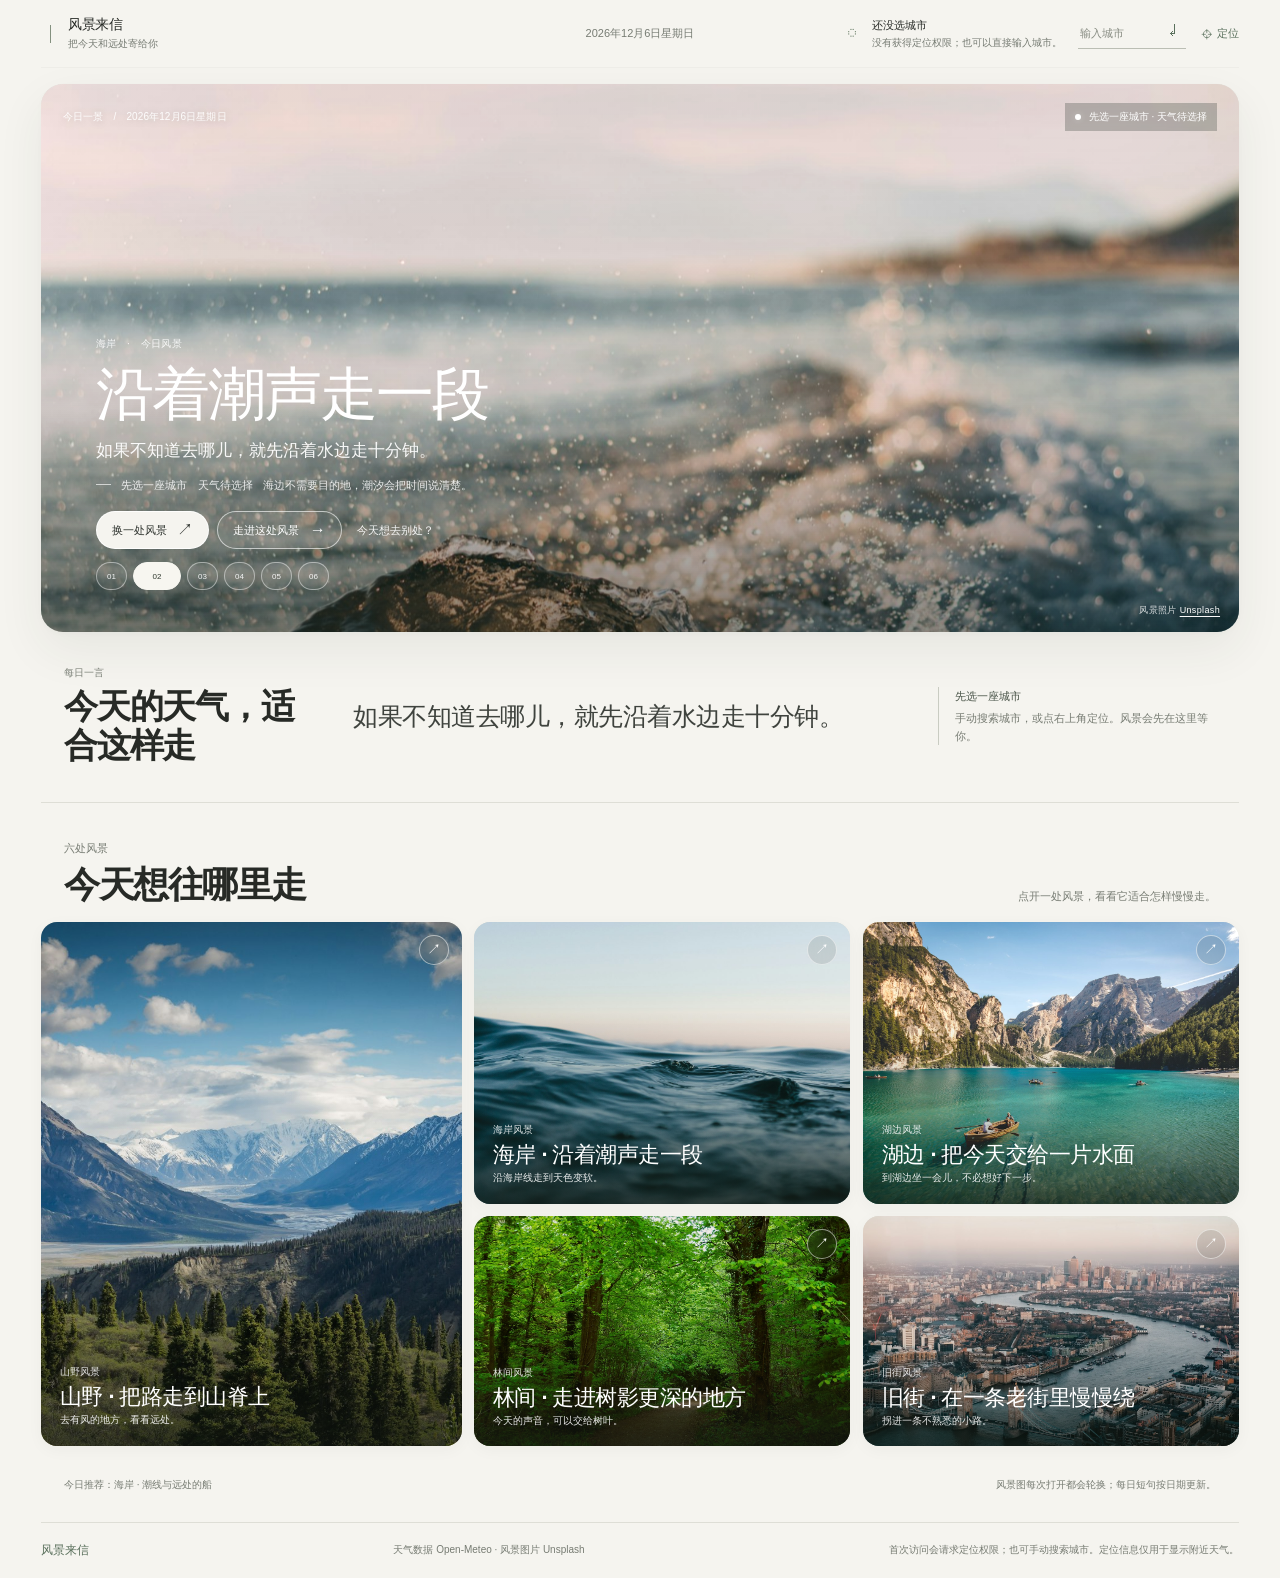
==== commit bcde695a: "Add Apple-inspired motion to scenic site" ====
--- a/index.html
+++ b/index.html
@@ -7,8 +7,8 @@
   <meta name="description" content="风景来信：按今天的天气，给你一处可以慢下来的地方。">
   <title>风景来信 · 今天去看看远处</title>
   <link rel="preconnect" href="https://images.unsplash.com">
-  <link rel="stylesheet" href="assets/field-daily-v29.css">
-  <script defer src="assets/field-daily-v30.js"></script>
+  <link rel="stylesheet" href="assets/field-daily-v32.css">
+  <script defer src="assets/field-daily-v32.js"></script>
 </head>
 <body class="scenic-site" data-scene-page="daily">
   <div id="app" class="scenic-app">
--- a/assets/field-daily-v32.css
+++ b/assets/field-daily-v32.css
@@ -0,0 +1,90 @@
+@import url("field-daily-v29.css");
+
+:root{
+  --ease-fluid:cubic-bezier(.22,.68,0,1);
+  --ease-spring:cubic-bezier(.2,.8,.2,1);
+}
+
+/* Softly changing light keeps the landscape alive without competing with it. */
+.home-hero,.scene-hero{perspective:1000px;transform-style:preserve-3d;box-shadow:0 18px 48px #28332a12,0 2px 8px #28332a08}
+.hero-photo{transform:translate3d(var(--parallax-x,0px),var(--parallax-y,0px),0) scale(1.065);animation:photo-arrive .85s var(--ease-fluid) both,photo-drift 24s 850ms ease-in-out infinite alternate;transition:filter 1.2s ease,opacity .6s var(--ease-fluid);will-change:transform}
+.home-hero:hover .hero-photo,.scene-hero:hover .hero-photo{transform:translate3d(var(--parallax-x,0px),var(--parallax-y,0px),0) scale(1.065)}
+.hero-photo.is-changing{opacity:.38;filter:saturate(.72) blur(3px)!important;transform:translate3d(var(--parallax-x,0px),var(--parallax-y,0px),0) scale(1.085)!important}
+.home-hero.is-scene-leaving .hero-photo{opacity:.18!important;filter:blur(5px)!important;transform:scale(1.12)!important}
+.hero-shade{transition:background .9s ease}
+.weather-effects{opacity:.2;mix-blend-mode:soft-light;isolation:isolate}
+.weather-effects::before,.weather-effects::after{position:absolute;inset:-12%;content:"";pointer-events:none}
+.weather-effects::before{opacity:.76;background:radial-gradient(ellipse at 78% 13%,#fff8df62 0%,#fff8df12 20%,transparent 43%),linear-gradient(118deg,transparent 35%,#ffffff12 52%,transparent 68%);background-size:100% 100%,220% 100%;background-position:center,left center;animation:light-breath 11s ease-in-out infinite alternate,light-drift 28s ease-in-out infinite alternate}
+.weather-effects::after{opacity:.46;background:radial-gradient(ellipse at 18% 78%,#f4f0db22,transparent 43%),radial-gradient(ellipse at 90% 90%,#18251a20,transparent 40%);animation:atmosphere-breathe 9s ease-in-out infinite alternate}
+.home-hero[data-landscape="coast"] .weather-effects::before,.scene-hero[data-landscape="coast"] .weather-effects::before{background-image:radial-gradient(ellipse at 70% 12%,#fff6d88a 0%,#fff5d82b 20%,transparent 44%),linear-gradient(110deg,transparent 42%,#ffffff18 52%,transparent 64%)}
+.home-hero[data-landscape="forest"] .weather-effects::after,.scene-hero[data-landscape="forest"] .weather-effects::after{background:radial-gradient(ellipse at 40% 0%,#dce8d949,transparent 38%),linear-gradient(0deg,#10251a25,transparent 52%)}
+.home-hero[data-landscape="mountain"] .weather-effects::after,.scene-hero[data-landscape="mountain"] .weather-effects::after{background:linear-gradient(115deg,#eef1ea22,transparent 38%,#f4e7ca14 70%,transparent)}
+.home-hero[data-landscape="lake"] .weather-effects::before,.scene-hero[data-landscape="lake"] .weather-effects::before{background:radial-gradient(ellipse at 78% 54%,#fff4d442,transparent 36%),linear-gradient(0deg,#dce8e91c,transparent 46%)}
+body[data-weather="rain"] .weather-effects{opacity:.25}
+body[data-weather="rain"] .weather-effects::before{background:repeating-linear-gradient(108deg,transparent 0 42px,#f5f8f528 43px,#f5f8f528 44px,transparent 45px 82px);animation:rain-glide 3.2s linear infinite}
+body[data-weather="snow"] .weather-effects{opacity:.44}
+body[data-weather="snow"] .weather-effects::before{background-image:radial-gradient(circle,#ffffffa8 1px,transparent 2px),radial-gradient(circle,#ffffff88 1px,transparent 2px);background-size:63px 71px,93px 109px;background-position:0 0,30px 45px;animation:snow-fall 13s linear infinite}
+body[data-weather="fog"] .weather-effects::before{background:linear-gradient(0deg,#eef0e950,transparent 78%);backdrop-filter:blur(1px);animation:fog-breathe 12s ease-in-out infinite alternate}
+body[data-weather="cloud"] .weather-effects::before{opacity:.5;background-image:linear-gradient(118deg,transparent 35%,#ffffff1c 52%,transparent 68%)}
+
+@keyframes photo-arrive{from{opacity:.35}to{opacity:1}}
+@keyframes photo-drift{from{transform:translate3d(var(--parallax-x,0px),var(--parallax-y,0px),0) scale(1.065)}to{transform:translate3d(calc(var(--parallax-x,0px) - 17px),calc(var(--parallax-y,0px) + 12px),0) scale(1.115)}}
+@keyframes light-breath{from{opacity:.42}to{opacity:.9}}
+@keyframes light-drift{from{background-position:center,0% center}to{background-position:center,100% center}}
+@keyframes atmosphere-breathe{from{transform:translate3d(-.6%,.2%,0) scale(1)}to{transform:translate3d(.8%,-.4%,0) scale(1.025)}}
+@keyframes rain-glide{to{background-position:80px 130px}}
+@keyframes snow-fall{to{background-position:0 180px,30px 240px}}
+@keyframes fog-breathe{from{opacity:.38;transform:translateY(1%)}to{opacity:.72;transform:translateY(-1%)}}
+
+.hero-copy>*{opacity:0;animation:copy-arrive .72s var(--ease-fluid) both}
+.hero-copy>*:nth-child(1){animation-delay:.12s}
+.hero-copy>*:nth-child(2){animation-delay:.2s}
+.hero-copy>*:nth-child(3){animation-delay:.29s}
+.hero-copy>*:nth-child(4){animation-delay:.36s}
+.hero-copy>*:nth-child(5){animation-delay:.43s}
+@keyframes copy-arrive{from{opacity:0;transform:translateY(13px)}to{opacity:1;transform:translateY(0)}}
+
+.reveal-on-scroll{opacity:0;transform:translateY(18px);transition:opacity .7s var(--ease-fluid),transform .8s var(--ease-fluid);transition-delay:var(--reveal-delay,0ms)}
+.reveal-on-scroll.is-visible{opacity:1;transform:translateY(0)}
+.scene-grid .scene-card{transform:perspective(1100px) rotateX(var(--tilt-y,0deg)) rotateY(var(--tilt-x,0deg)) translateY(var(--lift,0px));transition:transform .55s var(--ease-spring),box-shadow .55s var(--ease-fluid),filter .4s ease;will-change:transform}
+.scene-grid .scene-card:hover{transform:perspective(1100px) rotateX(var(--tilt-y,0deg)) rotateY(var(--tilt-x,0deg)) translateY(-4px);box-shadow:0 18px 34px #29312824;filter:brightness(1.025)}
+.scene-grid .scene-card img{transform:scale(1.015);transition:transform 1s var(--ease-fluid),filter .8s ease}
+.scene-grid .scene-card:hover img{transform:scale(1.075);filter:saturate(1.06) contrast(1.025)}
+.scene-grid .scene-card::after{transition:opacity .6s ease,background-position .8s ease}
+.scene-grid .scene-card-arrow{transition:transform .45s var(--ease-spring),background .35s ease,border-color .35s ease}
+.scene-grid .scene-card:hover .scene-card-arrow{transform:translate3d(2px,-2px,0);background:#ffffff3b;border-color:#fff}
+.text-action,.quiet-action,.locate-button,.city-search button,.other-places a{transition:transform .38s var(--ease-spring),background-color .3s ease,color .3s ease,border-color .3s ease,box-shadow .3s ease}
+.text-action:hover,.locate-button:hover{transform:translateY(-2px)}
+.text-action:active,.locate-button:active,.city-search button:active{transform:scale(.96)}
+.weather-dot{animation:weather-pulse 3.6s ease-in-out infinite}
+@keyframes weather-pulse{0%,100%{box-shadow:0 0 0 0 #fff0}50%{box-shadow:0 0 0 5px #ffffff28}}
+.scene-picker{display:flex;align-items:center;gap:6px;margin-top:13px}
+.scene-picker button{display:grid;place-items:center;width:31px;height:28px;padding:0;border:1px solid #ffffff72;border-radius:999px;background:#ffffff13;color:#ffffffed;font:500 8px var(--sans);letter-spacing:.02em;backdrop-filter:blur(9px);-webkit-backdrop-filter:blur(9px);cursor:pointer;transition:width .42s var(--ease-spring),transform .35s var(--ease-spring),background .3s ease,color .3s ease,border-color .3s ease}
+.scene-picker button:hover{transform:translateY(-2px);border-color:#fff;background:#ffffff29}
+.scene-picker button[aria-pressed="true"]{width:48px;border-color:#f7f6f0;background:#f7f6f0;color:#313a30}
+.scene-picker button:active{transform:scale(.93)}
+.scene-picker button:focus-visible{outline:2px solid #fff;outline-offset:3px}
+.home-hero,.scene-hero{view-transition-name:landscape-hero}
+@view-transition{navigation:auto}
+::view-transition-old(landscape-hero){animation:landscape-exit .24s ease-in both}
+::view-transition-new(landscape-hero){animation:landscape-enter .52s var(--ease-fluid) both}
+@keyframes landscape-exit{to{opacity:0;filter:blur(5px);transform:scale(.985)}}
+@keyframes landscape-enter{from{opacity:0;filter:blur(5px);transform:scale(1.015)}to{opacity:1;filter:blur(0);transform:scale(1)}}
+
+@media(max-width:680px){
+  .hero-photo{animation:photo-arrive .8s var(--ease-fluid) both,photo-drift-mobile 34s 800ms ease-in-out infinite alternate}
+  @keyframes photo-drift-mobile{from{transform:scale(1.055)}to{transform:translate3d(-5px,4px,0) scale(1.085)}}
+  .scene-grid .scene-card{transform:none;will-change:auto}
+  .scene-grid .scene-card:hover{transform:translateY(-2px)}
+  .reveal-on-scroll{transform:translateY(12px)}
+  .scene-picker{gap:5px;margin-top:11px}
+  .scene-picker button{width:29px;height:25px}
+  .scene-picker button[aria-pressed="true"]{width:43px}
+}
+@media(hover:none){.scene-grid .scene-card,.scene-grid .scene-card:hover{transform:none!important}}
+@media(prefers-reduced-motion:reduce){
+  *,*::before,*::after{scroll-behavior:auto!important;animation-duration:.01ms!important;animation-iteration-count:1!important;transition-duration:.01ms!important}
+  @view-transition{navigation:none}
+  .reveal-on-scroll{opacity:1;transform:none}
+  .hero-photo{transform:none!important;filter:none!important}
+}
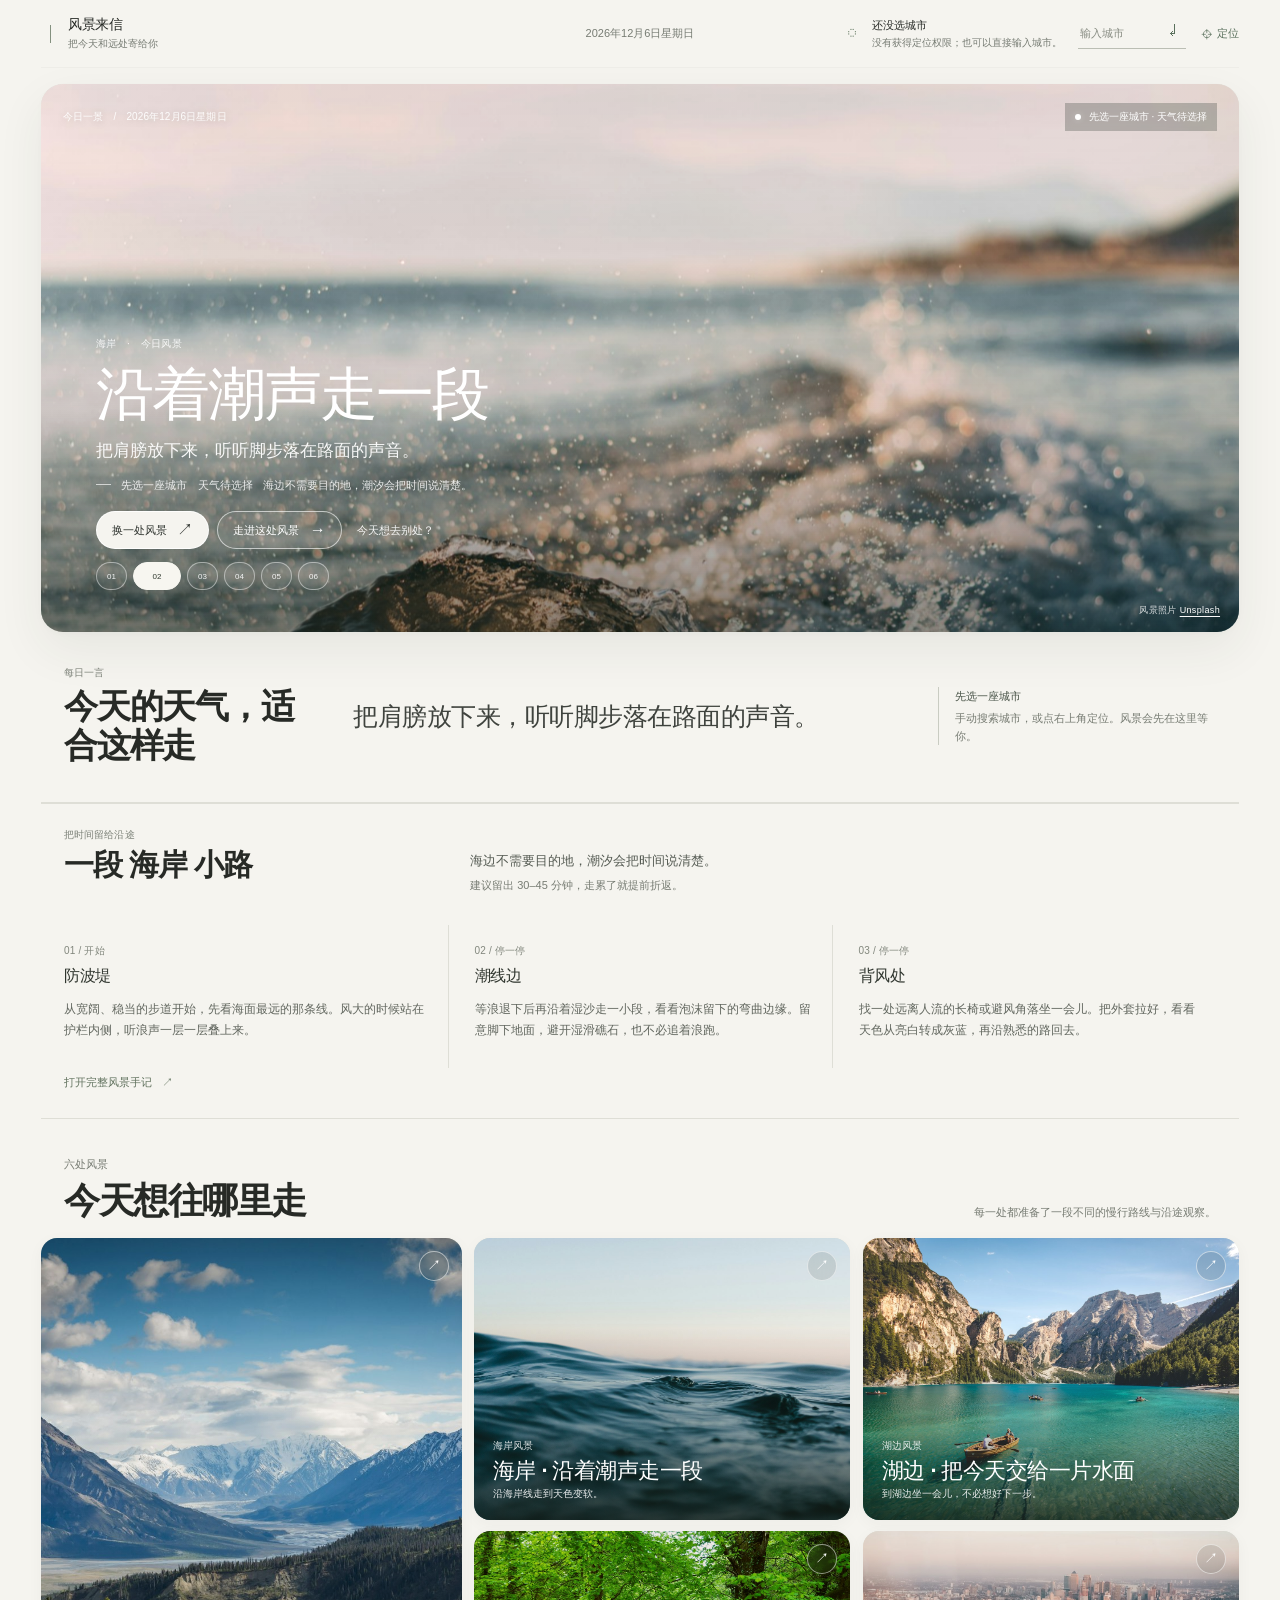
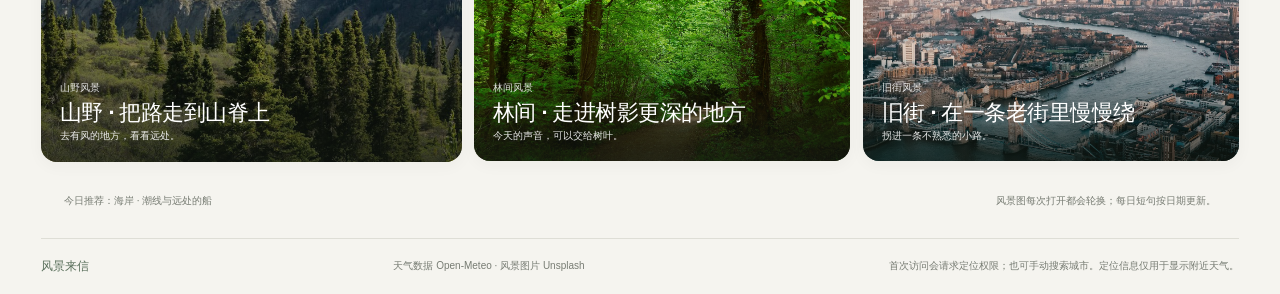
==== commit d73da30a: "Expand scenic routes and detail pages" ====
--- a/index.html
+++ b/index.html
@@ -7,8 +7,8 @@
   <meta name="description" content="风景来信：按今天的天气，给你一处可以慢下来的地方。">
   <title>风景来信 · 今天去看看远处</title>
   <link rel="preconnect" href="https://images.unsplash.com">
-  <link rel="stylesheet" href="assets/field-daily-v32.css">
-  <script defer src="assets/field-daily-v32.js"></script>
+  <link rel="stylesheet" href="assets/field-daily-v33.css">
+  <script defer src="assets/field-daily-v33.js"></script>
 </head>
 <body class="scenic-site" data-scene-page="daily">
   <div id="app" class="scenic-app">
--- a/assets/field-daily-v33.css
+++ b/assets/field-daily-v33.css
@@ -0,0 +1,42 @@
+@import url("field-daily-v32.css");
+
+.today-route,.scene-walk{padding:24px clamp(12px,1.8vw,24px) 28px;border-top:1px solid var(--line);border-bottom:1px solid var(--line)}
+.route-heading,.walk-heading{display:grid;grid-template-columns:minmax(180px,.72fr) minmax(270px,1.45fr);gap:clamp(18px,2.8vw,36px);align-items:end;margin-bottom:17px}
+.route-heading h2,.walk-heading h2{margin-top:6px;color:var(--ink);font-size:clamp(22px,2.4vw,30px);line-height:1.16;letter-spacing:-.035em}
+.route-heading>p,.walk-heading>p{max-width:700px;color:#555b53;font-size:13px;line-height:1.65}
+.route-heading>p span{display:block;margin-top:5px;color:var(--muted);font-size:11px}
+.route-stops{display:grid;grid-template-columns:repeat(3,minmax(0,1fr));gap:0;margin:0;padding:0;list-style:none}
+.route-stops li{position:relative;min-width:0;padding:15px 20px 14px 0}
+.route-stops li+li{padding-left:clamp(14px,2vw,26px);border-left:1px solid var(--line)}
+.route-stops small{color:#82877d;font-size:10px;letter-spacing:.02em}
+.route-stops h3{margin:8px 0 6px;color:#30362f;font-size:16px;font-weight:550;letter-spacing:-.02em}
+.route-stops p{max-width:460px;color:#62675f;font-size:12px;line-height:1.8}
+.route-link{display:inline-flex;align-items:center;gap:10px;margin-top:7px;color:#61725e;font-size:11px}
+.route-link span{transition:transform .3s cubic-bezier(.2,.8,.2,1)}
+.route-link:hover span{transform:translate(2px,-2px)}
+.scene-walk{padding-top:27px;padding-bottom:25px;background:#eeeee8}
+.scene-walk .route-stops li{padding-top:11px;padding-bottom:16px}
+.walk-extra{display:grid;grid-template-columns:auto 1fr auto 1fr auto 2.4fr;gap:8px 13px;align-items:baseline;margin-top:7px;padding-top:13px;border-top:1px solid #d9dbd2}
+.walk-extra span{color:#83877e;font-size:10px}
+.walk-extra strong{color:#51594e;font-size:11px;font-weight:500;line-height:1.55}
+
+@media(max-width:860px){
+  .route-heading,.walk-heading{grid-template-columns:.8fr 1.4fr;gap:18px}
+  .walk-extra{grid-template-columns:auto 1fr auto 1fr;gap:8px 11px}
+  .walk-extra span:nth-of-type(3){grid-column:1}
+  .walk-extra strong:nth-of-type(3){grid-column:2/-1}
+}
+@media(max-width:680px){
+  .today-route,.scene-walk{padding:22px 3px 23px}
+  .route-heading,.walk-heading{grid-template-columns:1fr;gap:8px;margin-bottom:10px}
+  .route-heading h2,.walk-heading h2{font-size:23px}
+  .route-heading>p,.walk-heading>p{font-size:12px;line-height:1.65}
+  .route-stops{grid-template-columns:1fr;gap:0}
+  .route-stops li,.route-stops li+li{padding:12px 0 13px;border-left:0;border-top:1px solid var(--line)}
+  .route-stops h3{margin:5px 0 4px;font-size:15px}
+  .route-stops p{max-width:none;font-size:12px;line-height:1.75}
+  .scene-walk{padding-top:22px;padding-bottom:22px}
+  .walk-extra{grid-template-columns:auto 1fr;gap:7px 12px}
+  .walk-extra span:nth-of-type(3),.walk-extra strong:nth-of-type(3){grid-column:auto}
+}
+@media(prefers-reduced-motion:reduce){.route-link span{transition:none}}
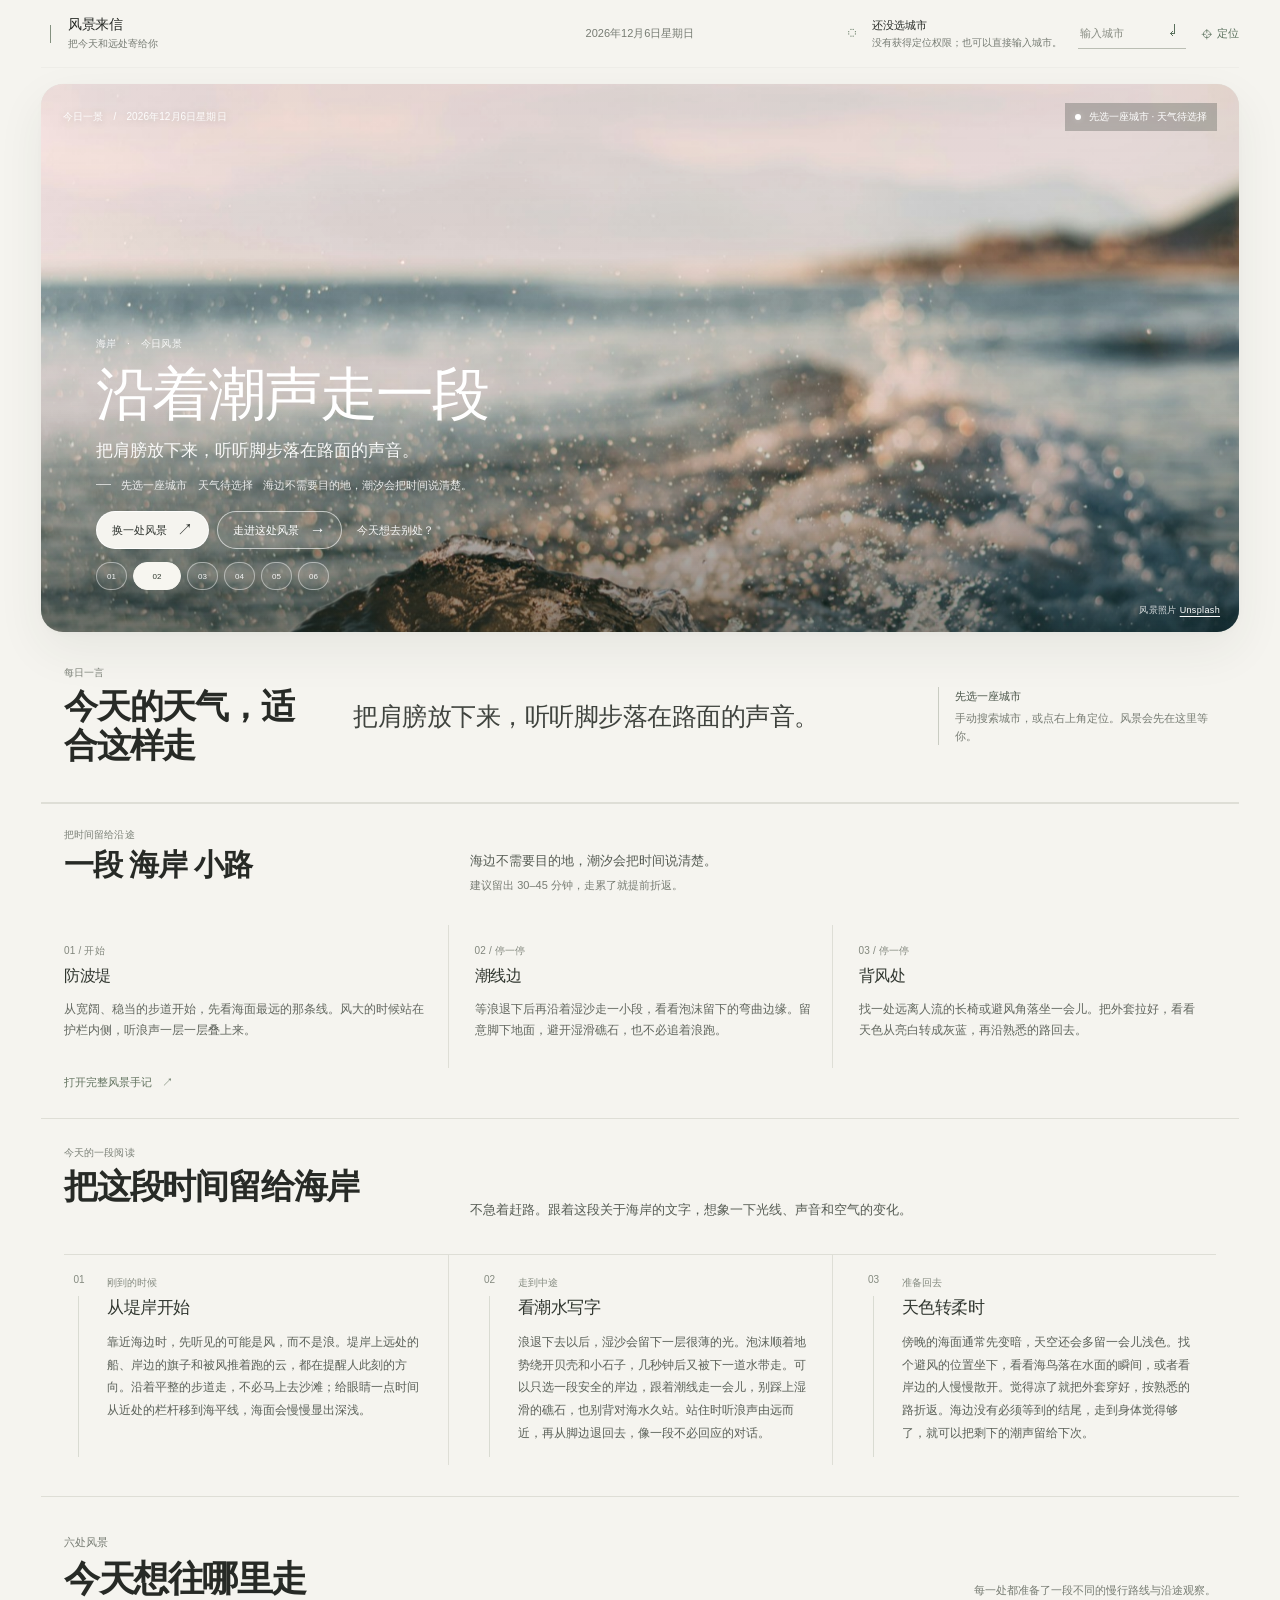
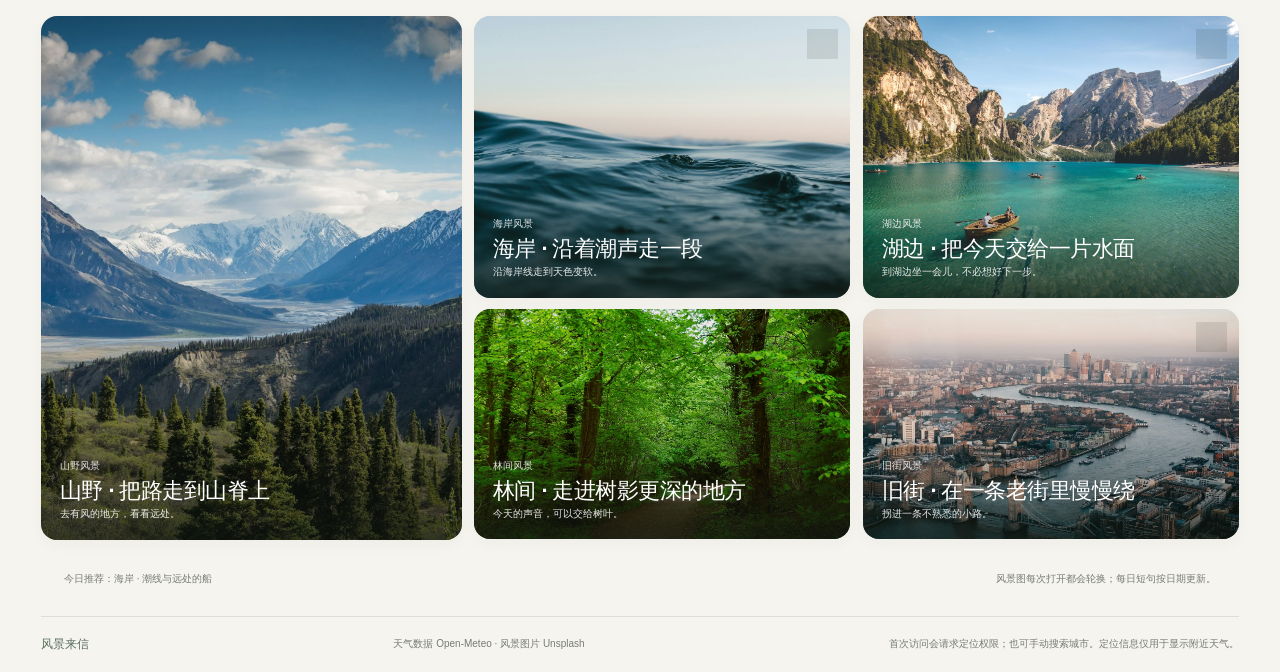
==== commit 1cdec822: "Add longer scenic field journals" ====
--- a/index.html
+++ b/index.html
@@ -7,8 +7,8 @@
   <meta name="description" content="风景来信：按今天的天气，给你一处可以慢下来的地方。">
   <title>风景来信 · 今天去看看远处</title>
   <link rel="preconnect" href="https://images.unsplash.com">
-  <link rel="stylesheet" href="assets/field-daily-v33.css">
-  <script defer src="assets/field-daily-v33.js"></script>
+  <link rel="stylesheet" href="assets/field-daily-v34.css">
+  <script defer src="assets/field-daily-v34.js"></script>
 </head>
 <body class="scenic-site" data-scene-page="daily">
   <div id="app" class="scenic-app">
--- a/assets/field-daily-v34.css
+++ b/assets/field-daily-v34.css
@@ -0,0 +1,31 @@
+@import url("field-daily-v33.css");
+
+.field-journal{padding:27px clamp(12px,1.8vw,24px) 31px;border-bottom:1px solid var(--line)}
+.journal-heading{display:grid;grid-template-columns:minmax(220px,.72fr) minmax(300px,1.45fr);gap:clamp(18px,2.8vw,36px);align-items:end;margin-bottom:19px}
+.journal-heading h2{max-width:540px;margin-top:7px;color:var(--ink);font-size:clamp(24px,2.7vw,34px);line-height:1.17;letter-spacing:-.035em}
+.journal-heading>p{max-width:720px;color:#555b53;font-size:13px;line-height:1.75}
+.journal-entries{display:grid;grid-template-columns:repeat(3,minmax(0,1fr));border-top:1px solid var(--line)}
+.journal-entry{display:grid;grid-template-columns:30px minmax(0,1fr);gap:13px;padding:17px 22px 8px 0}
+.journal-entry+.journal-entry{padding-left:clamp(14px,2vw,26px);border-left:1px solid var(--line)}
+.journal-index{display:flex;flex-direction:column;align-items:center;gap:11px;padding-top:2px;color:#858b80}
+.journal-index span{font-size:10px;font-variant-numeric:tabular-nums}
+.journal-index i{width:1px;min-height:50px;flex:1;background:#d9dbd2}
+.journal-entry small{color:#858b80;font-size:10px}
+.journal-entry h3{margin:6px 0 9px;color:#30362f;font-size:17px;font-weight:550;letter-spacing:-.025em}
+.journal-entry p{color:#5a6058;font-size:12px;line-height:1.9}
+
+@media(max-width:860px){
+  .journal-heading{grid-template-columns:.8fr 1.4fr;gap:18px}
+  .journal-entry{grid-template-columns:24px minmax(0,1fr);gap:9px}
+}
+@media(max-width:680px){
+  .field-journal{padding:23px 3px 25px}
+  .journal-heading{grid-template-columns:1fr;gap:8px;margin-bottom:13px}
+  .journal-heading h2{font-size:24px}
+  .journal-heading>p{font-size:12px;line-height:1.7}
+  .journal-entries{grid-template-columns:1fr}
+  .journal-entry,.journal-entry+.journal-entry{grid-template-columns:24px minmax(0,1fr);gap:10px;padding:14px 0 15px;border-left:0;border-bottom:1px solid var(--line)}
+  .journal-index i{min-height:30px}
+  .journal-entry h3{margin:4px 0 6px;font-size:16px}
+  .journal-entry p{font-size:12px;line-height:1.85}
+}
